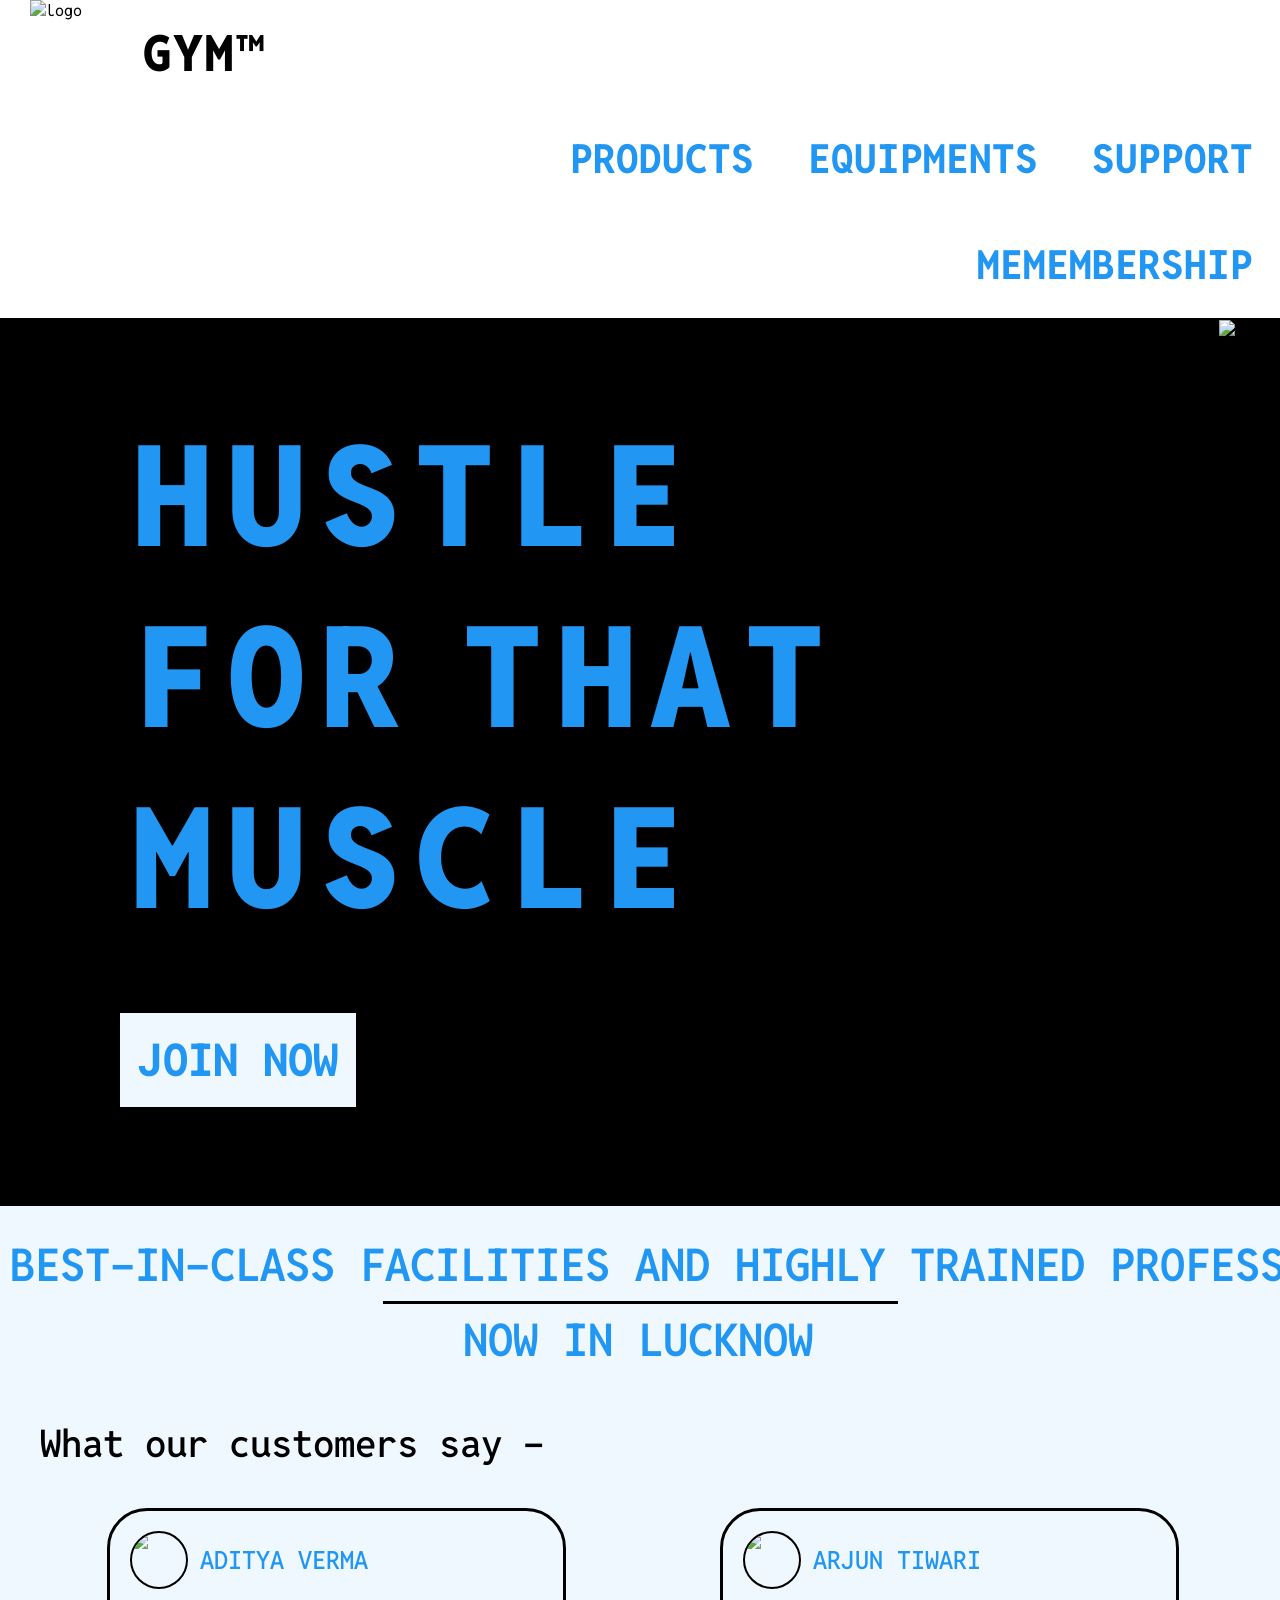
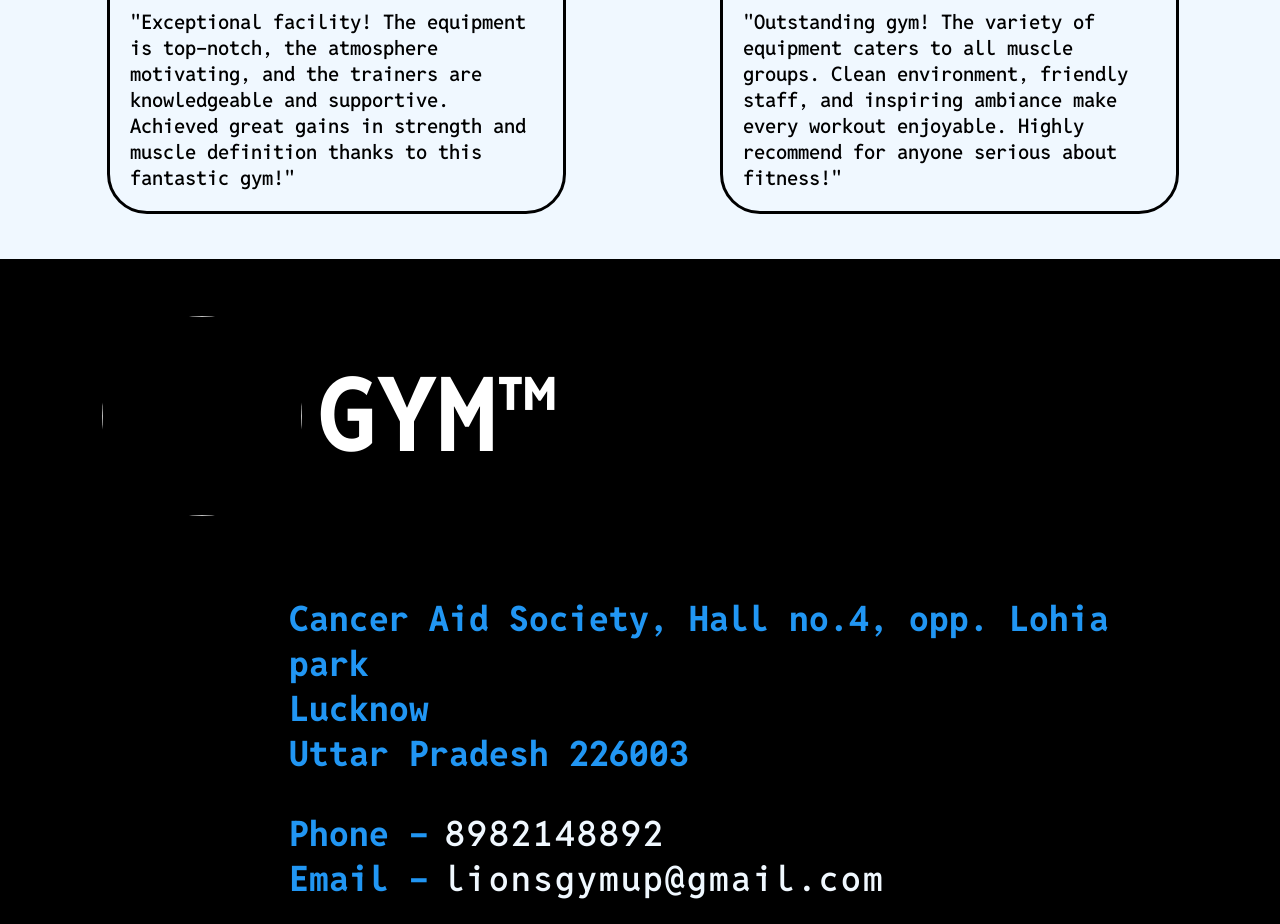
==== index.html @ 7581ce87 "Add files via upload" ====
<!DOCTYPE html>
<html lang="en">

<head>
    <meta charset="UTF-8">
    <meta name="viewport" content="width=device-width, initial-scale=1.0">
    <title>GYMWEB</title>
    <link rel="preconnect" href="https://fonts.googleapis.com">
    <link rel="preconnect" href="https://fonts.gstatic.com" crossorigin>
    <link href="https://fonts.googleapis.com/css2?family=Reddit+Mono:wght@200..900&display=swap" rel="stylesheet">
    <style>
        body {
            margin: 0px;
            padding: 0px;
            background-color: black;
            font-family: 'Reddit Mono';
        }

        header {
            position: sticky;
            top: 0px;
        }

        nav {
            overflow: auto;
            background-color: white;
            border-bottom: 2px solid black;
        }

        ul {
            margin: 0px;
            padding: 0px;
            overflow: auto;
            float: right;
            width: 1049px;
        }

        nav img {
            float: left;
            height: 105px;
            width: 105px;
            padding-left: 30px;
        }

        nav p {
            display: inline-block;
            margin: 21px;
            margin-left: 8px;
            font-size: 50px;
            font-weight: 780;
            letter-spacing: 3px;
            margin-right: 0px;
        }

        nav p:hover {
            transition: 0.5s;
            color: #2196f3;
            cursor: default;
        }

        li {
            list-style: none;
            margin: 0px;
            font-size: 40px;
        }

        nav a {
            float: right;
            font-weight: bold;
            text-decoration: none;
            color: #2196f3;
            padding: 27px;
        }

        nav a:hover {
            transition: 0.5s;
            color: white;
            background-color: #2196f3;
        }

        .main {
            overflow: auto;
        }

        .p1 {
            box-sizing: border-box;
            float: left;
            padding-left: 120px;
            padding-top: 85px;
            width: 940px;
            height: 886px;
            font-size: 0px;
        }

        .p1 p {
            color: #2196f3;
            font-size: 140px;
            margin: 0px;
            padding-left: 13px;
            letter-spacing: 15px;
            font-weight: 800;
            padding-right: 20px;

        }

        .join {
            font: 45px 'Reddit Mono';
            font-weight: bold;
            padding: 18px;
            color: #2196f3;
            background-color: aliceblue;
            text-decoration: none;
            display: inline-block;
            margin-top: 65px;
        }

        .join:hover {
            transition: 0.5s;
            background-color: #2196f3;
            color: black;
        }

        .main img {
            float: right;
        }

        .rev {
            background-color: aliceblue;
            overflow: auto;
            padding: 10px;
            padding-bottom: 25px;
            font-size: 0px;
        }

        .p2 {
            font-size: 45px;
            font-weight: 600;
            width: 1442.81px;
            margin: 20px auto;
            margin-bottom: 0px;
            color: #2196f3;
            padding-bottom: 7px;
        }

        .p3 {
            font-size: 45px;
            font-weight: 600;
            width: 355px;
            margin: 0px auto;
            border-top: 3px solid black;
            color: #2196f3;
            padding: 7px 80px;
        }

        .p4 {
            font-size: 38px;
            font-weight: 530;
            margin: 20px 30px;
            margin-top: 43px;
            display: inline-block;
        }

        .revbox {
            padding: 20px;
            width: 1839px;
            margin: 0px auto;
        }

        .rev1 {
            border: 3px solid black;
            border-radius: 40px;
            overflow: auto;
            padding: 20px;
            display: inline-block;
            width: 413px;
            margin: 0px 77px;
        }

        .revbox img {
            border: 2px solid black;
            height: 54px;
            width: 54px;
            border-radius: 50%;
            float: left;
        }

        .name {
            font-size: 25px;
            margin: 13px;
            margin-left: 12px;
            color: #2196f3;
            font-weight: 500;
            float: left;
        }

        .cont {
            display: inline-block;
            margin-top: 20px;
            margin-bottom: 0px;
            font-size: 20px;
            font-weight: 530;
        }

        .fot {
            font-size: 0px;
            border: 1px solid black;
            overflow: auto;
            width: 489px;
            padding: 55px;
            padding-left: 100px;
            float: left;
        }

        .fot img {

            width: 200px;
            height: 200px;
            border-radius: 50%;
            border: 1px solid black;
            float: left;
        }

        .p5 {

            float: left;
            font-size: 103px;
            font-weight: 700;
            letter-spacing: 2px;
            padding: 32px;
            padding-left: 15px;
            margin: 0px;
            color: white;
        }

        .p5:hover {
            transition: 0.5s;
            color: #2196f3;
            cursor: default;
        }

        .det1 {
            float: right;
            width: 906px;

            font-size: 35px;
            font-weight: 700;
            color: #2196f3;
            padding: 0px 25px;
            overflow: auto;
            margin-bottom: 0px;
            margin-right: 60px;
            margin-top: 23px;
        }

        .det2 {
            float: right;
            width: 906px;

            font-size: 35px;
            font-weight: 700;
            color: #2196f3;
            padding: 0px 25px;
            overflow: auto;
            margin-top: 0px;
            margin-right: 60px;
            margin-bottom: 23px;
        }

        .det1 p {
            margin: 0px;
        }

        .det2 p {
            margin-bottom: 0px;
        }

        .p6 {
            float: left;
            padding-right: 16px;
        }

        .p7 {
            color: aliceblue;
            font-weight: 550;
            letter-spacing: 2px;
        }
    </style>
</head>

<body>
    <header class="navi">
        <nav>
            <img src="https://static.vecteezy.com/system/resources/previews/027/172/234/non_2x/lion-high-quality-logo-illustration-ideal-for-t-shirt-graphic-vector.jpg"
                alt="logo">
            <p>GYM&trade;</p>
            <ul>
                <li><a href="#support">SUPPORT</a></li>
                <li><a href="#equipments">EQUIPMENTS</a></li>
                <li><a href="#staff">PRODUCTS</a></li>
                <li><a href="#membership">MEMEMBERSHIP</a></li>
            </ul>
        </nav>
    </header>
    <div class="main">
        <div class="p1">
            <p style="width: 557px;">HUSTLE</p>
            <p style="display: inline-block;">FOR</p>
            <p style="display: inline-block; margin-left: 15px;">THAT</p>
            <p style="width: 557px;">MUSCLE</p>
            <a href="#signin" class="join">JOIN NOW</a>
        </div>
        <img src="https://lh3.googleusercontent.com/d/1-OLBLwUhHKrssXMa6MYsZzTuymGWK9LW" alt="image">
    </div>
    <div class="rev">
        <p class="p2">BEST-IN-CLASS FACILITIES AND HIGHLY TRAINED PROFESSIONALS</p>
        <p class="p3">NOW IN LUCKNOW</p>
        <p class="p4">What our customers say -</p>
        <div class="revbox">
            <div class="rev1">
                <img src="https://encrypted-tbn0.gstatic.com/images?q=tbn:ANd9GcTZMY08LXM8mXSsVQd2XJ-DACEyL-k40OnQiHdCm9B6rw&s"
                    alt="image1">
                <p class="name">ADITYA VERMA</p>
                <p class="cont">"Exceptional facility! The equipment is top-notch, the atmosphere motivating, and the
                    trainers are knowledgeable and supportive. Achieved great gains in strength and muscle definition
                    thanks to this fantastic gym!"</p>
            </div>
            <div class="rev1">
                <img src="https://encrypted-tbn0.gstatic.com/images?q=tbn:ANd9GcRumGctLdcWG3wrGIk_XfFiPI7bf19OqROwP161RrKiUQ&s"
                    alt="image1">
                <p class="name">ARJUN TIWARI</p>
                <p class="cont">"Outstanding gym! The variety of equipment caters to all muscle groups. Clean
                    environment, friendly staff, and inspiring ambiance make every workout enjoyable. Highly recommend
                    for anyone serious about fitness!"</p>
            </div>
            <div class="rev1">
                <img src="https://encrypted-tbn0.gstatic.com/images?q=tbn:ANd9GcQcWm5ge4bYHNplOn6_gAMXjzoZUFqcjayA8JlfJGO58w&s"
                    alt="image1">
                <p class="name">VIKRAM YADAV</p>
                <p class="cont">"Incredible experience! This gym embodies dedication and excellence. From the
                    well-maintained equipment to the expert guidance, it's a haven for fitness enthusiasts. I've seen
                    remarkable progress since joining. Definitely worth it!"</p>
            </div>
        </div>
    </div>
    <div style="overflow: auto;">
        <div class="fot">
            <img
                src="https://static.vecteezy.com/system/resources/previews/027/172/234/non_2x/lion-high-quality-logo-illustration-ideal-for-t-shirt-graphic-vector.jpg">
            <p class="p5">GYM&trade;</p>
        </div>
        <div class="det1">
            <p>Cancer Aid Society, Hall no.4, opp. Lohia park<br>Lucknow<br>Uttar Pradesh 226003</p>
        </div>
        <div class="det2">
            <p class="p6">Phone -<br>Email -</p>
            <p class="p7">8982148892<br>lionsgymup@gmail.com</p>
        </div>
    </div>
</body>

</html>
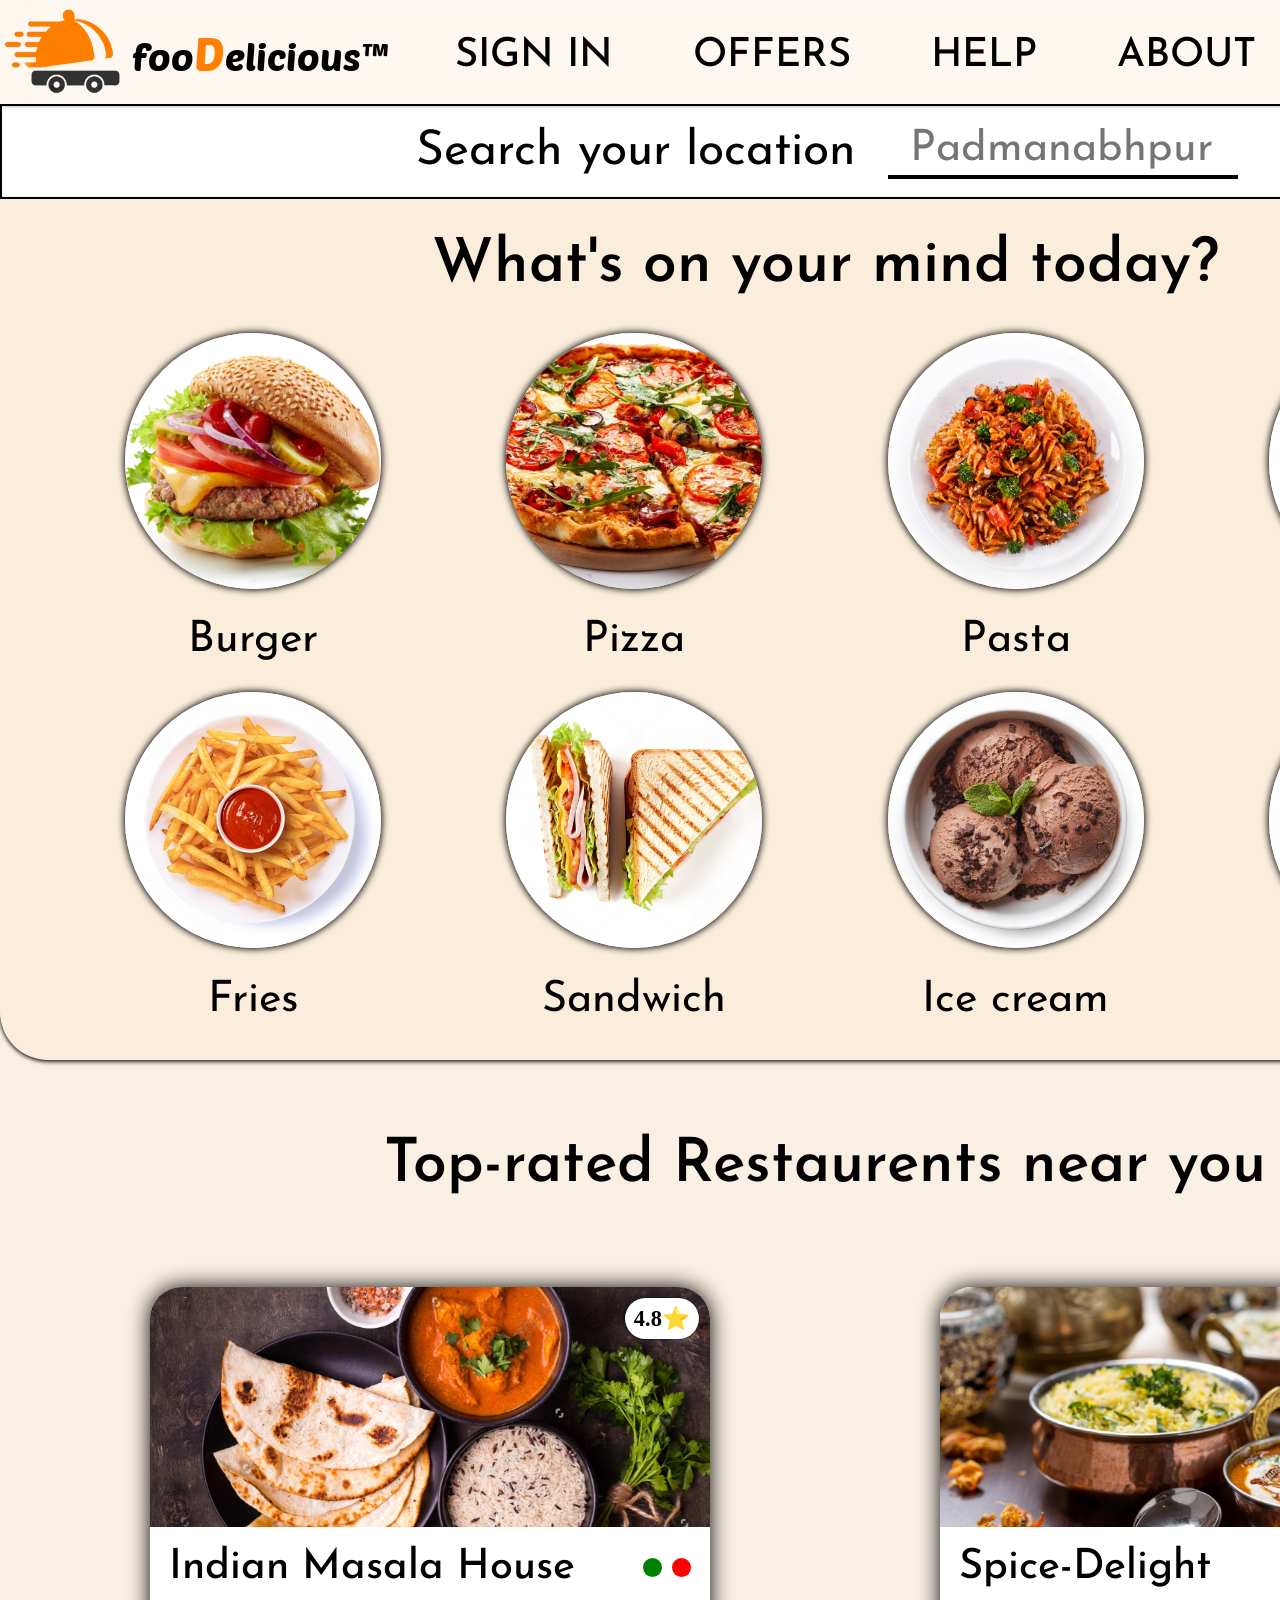
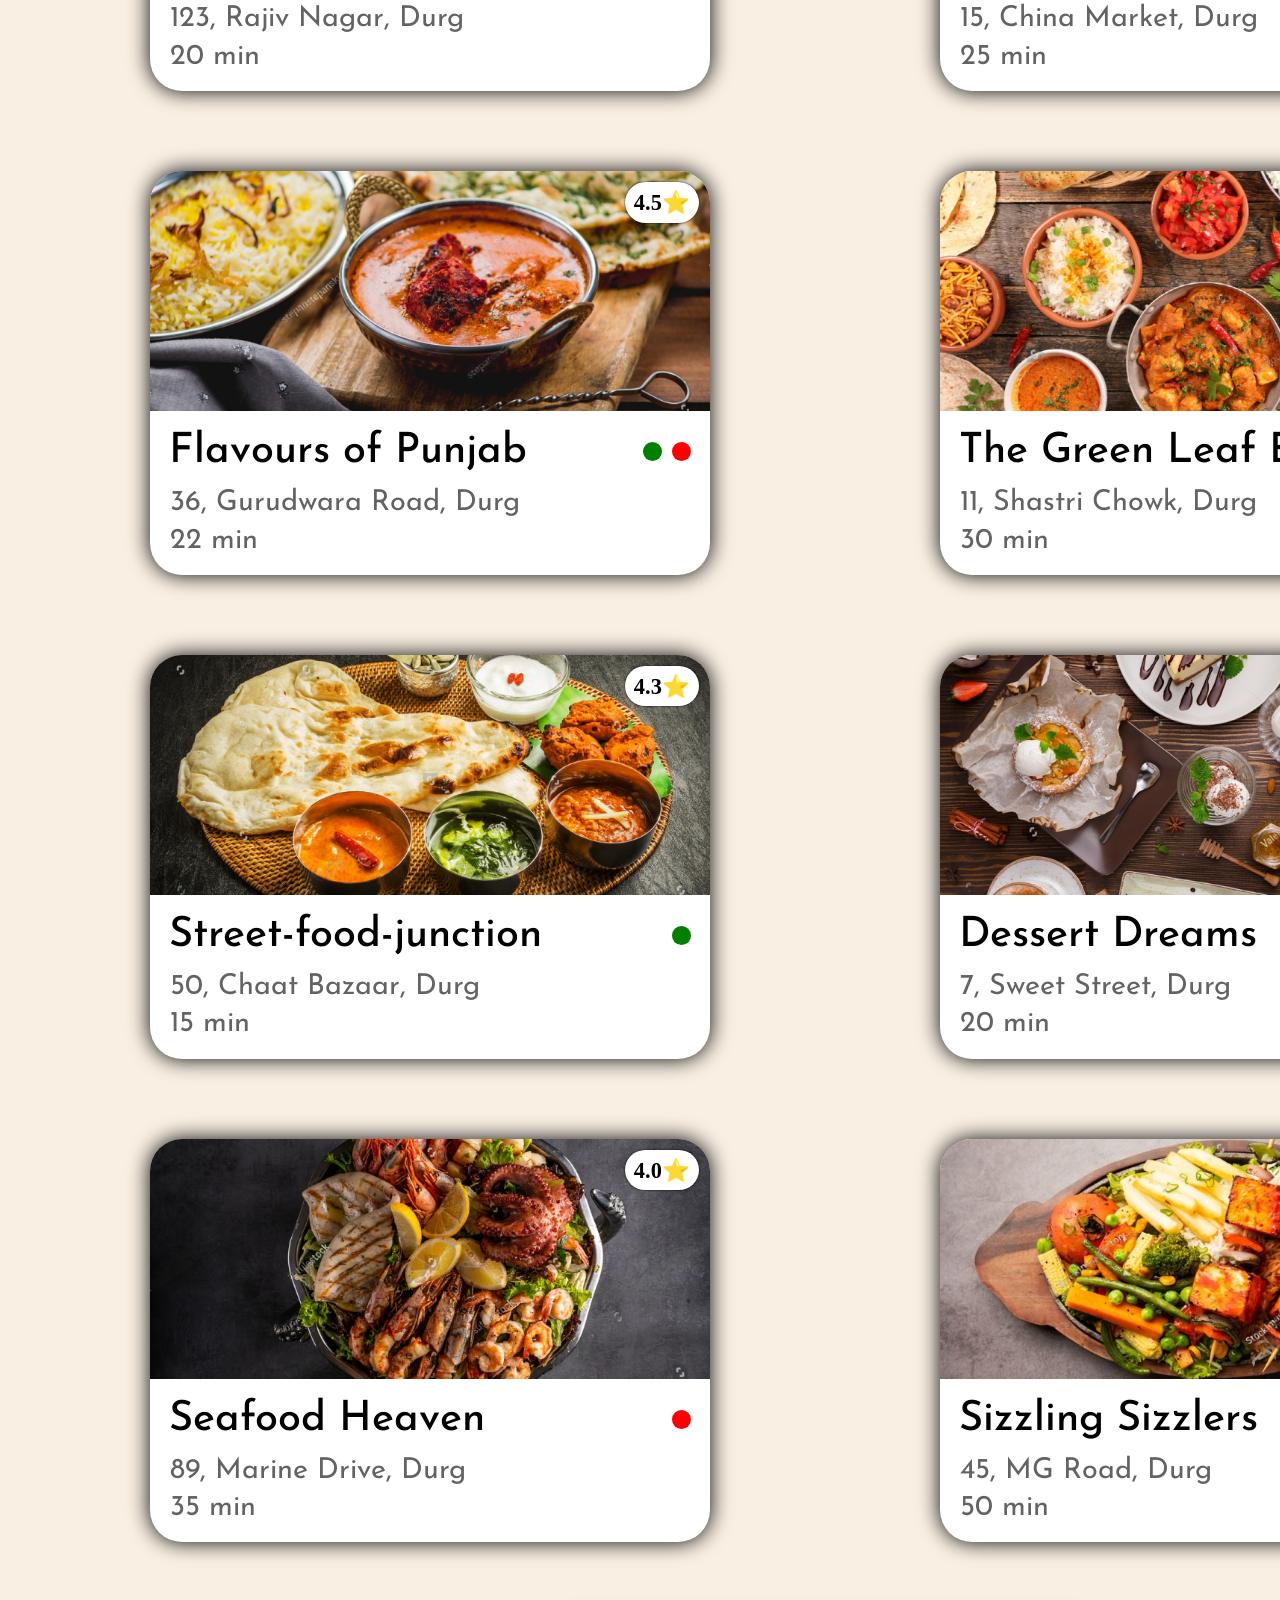
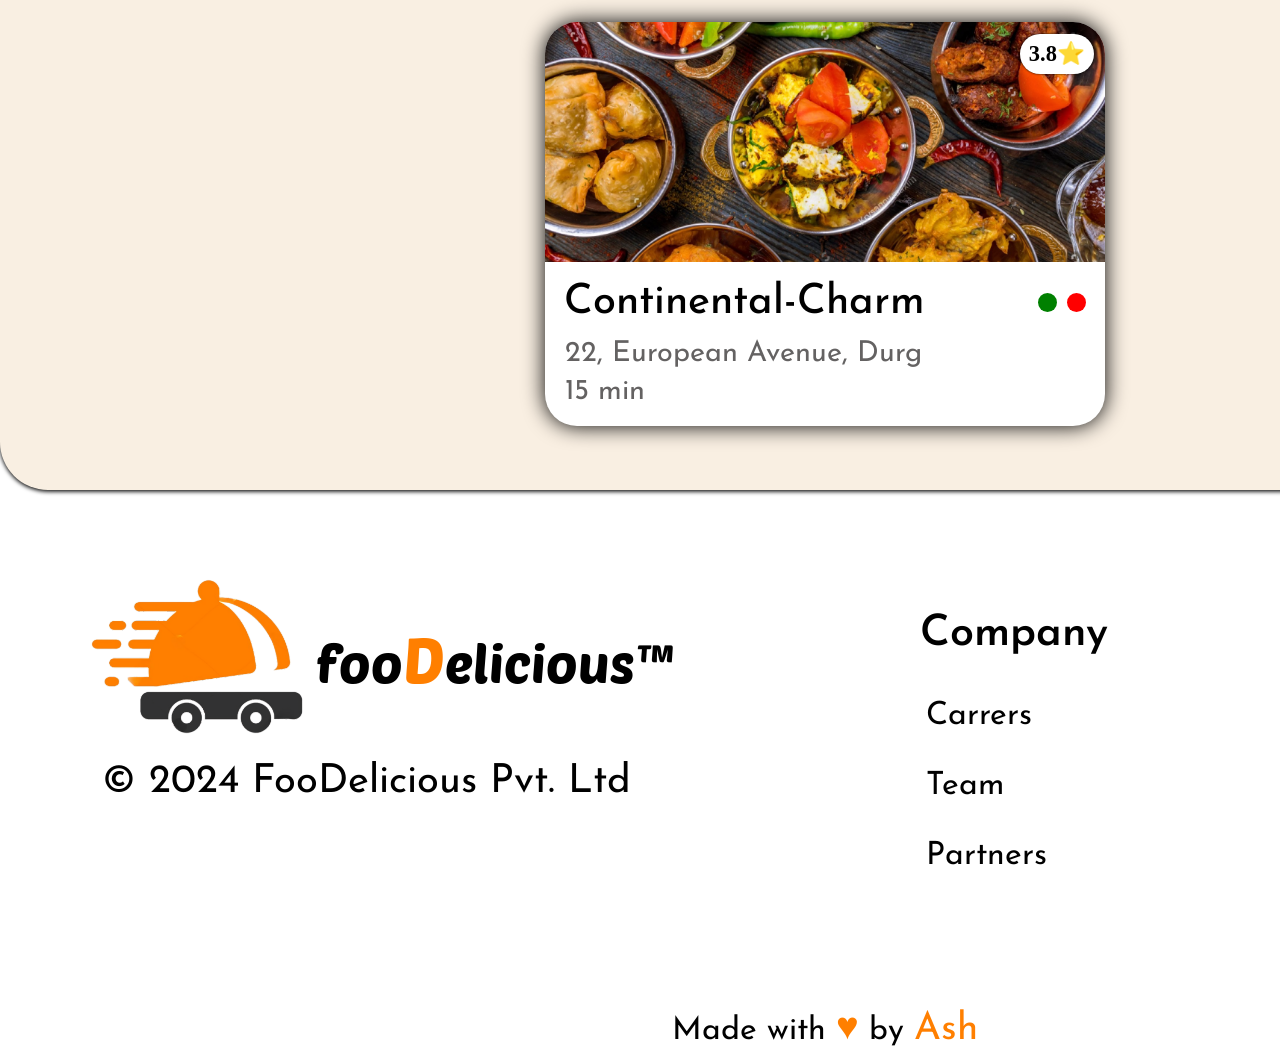
==== commit 06b5660e: "Add files via upload" ====
--- a/index.html
+++ b/index.html
@@ -4,358 +4,252 @@
 <head>
     <meta charset="UTF-8">
     <meta name="viewport" content="width=device-width, initial-scale=1.0">
-    <title>GYMWEB</title>
+    <title>fooDelivery</title>
     <link rel="preconnect" href="https://fonts.googleapis.com">
     <link rel="preconnect" href="https://fonts.gstatic.com" crossorigin>
-    <link href="https://fonts.googleapis.com/css2?family=Reddit+Mono:wght@200..900&display=swap" rel="stylesheet">
-    <style>
-        body {
-            margin: 0px;
-            padding: 0px;
-            background-color: black;
-            font-family: 'Reddit Mono';
-        }
-
-        header {
-            position: sticky;
-            top: 0px;
-        }
-
-        nav {
-            overflow: auto;
-            background-color: white;
-            border-bottom: 2px solid black;
-        }
-
-        ul {
-            margin: 0px;
-            padding: 0px;
-            overflow: auto;
-            float: right;
-            width: 1049px;
-        }
-
-        nav img {
-            float: left;
-            height: 105px;
-            width: 105px;
-            padding-left: 30px;
-        }
-
-        nav p {
-            display: inline-block;
-            margin: 21px;
-            margin-left: 8px;
-            font-size: 50px;
-            font-weight: 780;
-            letter-spacing: 3px;
-            margin-right: 0px;
-        }
-
-        nav p:hover {
-            transition: 0.5s;
-            color: #2196f3;
-            cursor: default;
-        }
-
-        li {
-            list-style: none;
-            margin: 0px;
-            font-size: 40px;
-        }
-
-        nav a {
-            float: right;
-            font-weight: bold;
-            text-decoration: none;
-            color: #2196f3;
-            padding: 27px;
-        }
-
-        nav a:hover {
-            transition: 0.5s;
-            color: white;
-            background-color: #2196f3;
-        }
-
-        .main {
-            overflow: auto;
-        }
-
-        .p1 {
-            box-sizing: border-box;
-            float: left;
-            padding-left: 120px;
-            padding-top: 85px;
-            width: 940px;
-            height: 886px;
-            font-size: 0px;
-        }
-
-        .p1 p {
-            color: #2196f3;
-            font-size: 140px;
-            margin: 0px;
-            padding-left: 13px;
-            letter-spacing: 15px;
-            font-weight: 800;
-            padding-right: 20px;
-
-        }
-
-        .join {
-            font: 45px 'Reddit Mono';
-            font-weight: bold;
-            padding: 18px;
-            color: #2196f3;
-            background-color: aliceblue;
-            text-decoration: none;
-            display: inline-block;
-            margin-top: 65px;
-        }
-
-        .join:hover {
-            transition: 0.5s;
-            background-color: #2196f3;
-            color: black;
-        }
-
-        .main img {
-            float: right;
-        }
-
-        .rev {
-            background-color: aliceblue;
-            overflow: auto;
-            padding: 10px;
-            padding-bottom: 25px;
-            font-size: 0px;
-        }
-
-        .p2 {
-            font-size: 45px;
-            font-weight: 600;
-            width: 1442.81px;
-            margin: 20px auto;
-            margin-bottom: 0px;
-            color: #2196f3;
-            padding-bottom: 7px;
-        }
-
-        .p3 {
-            font-size: 45px;
-            font-weight: 600;
-            width: 355px;
-            margin: 0px auto;
-            border-top: 3px solid black;
-            color: #2196f3;
-            padding: 7px 80px;
-        }
-
-        .p4 {
-            font-size: 38px;
-            font-weight: 530;
-            margin: 20px 30px;
-            margin-top: 43px;
-            display: inline-block;
-        }
-
-        .revbox {
-            padding: 20px;
-            width: 1839px;
-            margin: 0px auto;
-        }
-
-        .rev1 {
-            border: 3px solid black;
-            border-radius: 40px;
-            overflow: auto;
-            padding: 20px;
-            display: inline-block;
-            width: 413px;
-            margin: 0px 77px;
-        }
-
-        .revbox img {
-            border: 2px solid black;
-            height: 54px;
-            width: 54px;
-            border-radius: 50%;
-            float: left;
-        }
-
-        .name {
-            font-size: 25px;
-            margin: 13px;
-            margin-left: 12px;
-            color: #2196f3;
-            font-weight: 500;
-            float: left;
-        }
-
-        .cont {
-            display: inline-block;
-            margin-top: 20px;
-            margin-bottom: 0px;
-            font-size: 20px;
-            font-weight: 530;
-        }
-
-        .fot {
-            font-size: 0px;
-            border: 1px solid black;
-            overflow: auto;
-            width: 489px;
-            padding: 55px;
-            padding-left: 100px;
-            float: left;
-        }
-
-        .fot img {
-
-            width: 200px;
-            height: 200px;
-            border-radius: 50%;
-            border: 1px solid black;
-            float: left;
-        }
-
-        .p5 {
-
-            float: left;
-            font-size: 103px;
-            font-weight: 700;
-            letter-spacing: 2px;
-            padding: 32px;
-            padding-left: 15px;
-            margin: 0px;
-            color: white;
-        }
-
-        .p5:hover {
-            transition: 0.5s;
-            color: #2196f3;
-            cursor: default;
-        }
-
-        .det1 {
-            float: right;
-            width: 906px;
-
-            font-size: 35px;
-            font-weight: 700;
-            color: #2196f3;
-            padding: 0px 25px;
-            overflow: auto;
-            margin-bottom: 0px;
-            margin-right: 60px;
-            margin-top: 23px;
-        }
-
-        .det2 {
-            float: right;
-            width: 906px;
-
-            font-size: 35px;
-            font-weight: 700;
-            color: #2196f3;
-            padding: 0px 25px;
-            overflow: auto;
-            margin-top: 0px;
-            margin-right: 60px;
-            margin-bottom: 23px;
-        }
-
-        .det1 p {
-            margin: 0px;
-        }
-
-        .det2 p {
-            margin-bottom: 0px;
-        }
-
-        .p6 {
-            float: left;
-            padding-right: 16px;
-        }
-
-        .p7 {
-            color: aliceblue;
-            font-weight: 550;
-            letter-spacing: 2px;
-        }
-    </style>
+    <link href="https://fonts.googleapis.com/css2?family=Josefin+Sans:ital,wght@0,100..700;1,100..700&display=swap"
+        rel="stylesheet">
+    <link rel="preconnect" href="https://fonts.googleapis.com">
+    <link rel="preconnect" href="https://fonts.gstatic.com" crossorigin>
+    <link
+        href="https://fonts.googleapis.com/css2?family=Josefin+Sans:ital,wght@0,100..700;1,100..700&family=Poetsen+One&display=swap"
+        rel="stylesheet">
+    <link rel="stylesheet" href="https://cdnjs.cloudflare.com/ajax/libs/font-awesome/4.7.0/css/font-awesome.min.css">
+    <link rel="stylesheet"
+        href="https://fonts.googleapis.com/css2?family=Material+Symbols+Outlined:opsz,wght,FILL,GRAD@20..48,100..700,0..1,-50..200" />
+    <link rel="stylesheet" href="css.css">
 </head>
 
 <body>
-    <header class="navi">
+    <header>
         <nav>
-            <img src="https://static.vecteezy.com/system/resources/previews/027/172/234/non_2x/lion-high-quality-logo-illustration-ideal-for-t-shirt-graphic-vector.jpg"
-                alt="logo">
-            <p>GYM&trade;</p>
+            <a href="#home">
+                <div class="cont1">
+                    <img src="./assets/Logo.png" alt="Logo" class="logo">
+                    <div class="comp-name">foo<span>D</span>elicious&trade;</div>
+                </div>
+            </a>
             <ul>
-                <li><a href="#support">SUPPORT</a></li>
-                <li><a href="#equipments">EQUIPMENTS</a></li>
-                <li><a href="#staff">PRODUCTS</a></li>
-                <li><a href="#membership">MEMEMBERSHIP</a></li>
+                <li><a href="#signin" class="nav-links">SIGN IN</a></li>
+                <li><a href="#offers" class="nav-links">OFFERS</a></li>
+                <li><a href="#help" class="nav-links">HELP</a></li>
+                <li><a href="#about" class="nav-links">ABOUT</a></li>
             </ul>
+            <div class="cont2">
+                <a href="#search"><span class="material-symbols-outlined">
+                        search
+                    </span>
+                </a>
+                <a href="#shopping-cart">
+                    <i style="font-size:40px; padding: 8px; margin-left: -2em;" class="fa">&#xf07a;</i>
+                </a>
+            </div>
         </nav>
     </header>
-    <div class="main">
-        <div class="p1">
-            <p style="width: 557px;">HUSTLE</p>
-            <p style="display: inline-block;">FOR</p>
-            <p style="display: inline-block; margin-left: 15px;">THAT</p>
-            <p style="width: 557px;">MUSCLE</p>
-            <a href="#signin" class="join">JOIN NOW</a>
-        </div>
-        <img src="https://lh3.googleusercontent.com/d/1-OLBLwUhHKrssXMa6MYsZzTuymGWK9LW" alt="image">
+
+    <div class="location">
+        <p>Search your location</p>
+        <input type="text" placeholder="Padmanabhpur">
     </div>
-    <div class="rev">
-        <p class="p2">BEST-IN-CLASS FACILITIES AND HIGHLY TRAINED PROFESSIONALS</p>
-        <p class="p3">NOW IN LUCKNOW</p>
-        <p class="p4">What our customers say -</p>
-        <div class="revbox">
-            <div class="rev1">
-                <img src="https://encrypted-tbn0.gstatic.com/images?q=tbn:ANd9GcTZMY08LXM8mXSsVQd2XJ-DACEyL-k40OnQiHdCm9B6rw&s"
-                    alt="image1">
-                <p class="name">ADITYA VERMA</p>
-                <p class="cont">"Exceptional facility! The equipment is top-notch, the atmosphere motivating, and the
-                    trainers are knowledgeable and supportive. Achieved great gains in strength and muscle definition
-                    thanks to this fantastic gym!"</p>
-            </div>
-            <div class="rev1">
-                <img src="https://encrypted-tbn0.gstatic.com/images?q=tbn:ANd9GcRumGctLdcWG3wrGIk_XfFiPI7bf19OqROwP161RrKiUQ&s"
-                    alt="image1">
-                <p class="name">ARJUN TIWARI</p>
-                <p class="cont">"Outstanding gym! The variety of equipment caters to all muscle groups. Clean
-                    environment, friendly staff, and inspiring ambiance make every workout enjoyable. Highly recommend
-                    for anyone serious about fitness!"</p>
-            </div>
-            <div class="rev1">
-                <img src="https://encrypted-tbn0.gstatic.com/images?q=tbn:ANd9GcQcWm5ge4bYHNplOn6_gAMXjzoZUFqcjayA8JlfJGO58w&s"
-                    alt="image1">
-                <p class="name">VIKRAM YADAV</p>
-                <p class="cont">"Incredible experience! This gym embodies dedication and excellence. From the
-                    well-maintained equipment to the expert guidance, it's a haven for fitness enthusiasts. I've seen
-                    remarkable progress since joining. Definitely worth it!"</p>
+
+    <div class="suggestion">
+        <p>What's on your mind today?</p>
+        <div class="suggestion-list">
+            <div class="item">
+                <img src="./assets/burger.jpeg" alt="burger">
+                <p>Burger</p>
+            </div>
+            <div class="item">
+                <img src="./assets/pizza.jpeg" alt="pizza">
+                <p>Pizza</p>
+            </div>
+            <div class="item">
+                <img src="./assets/pasta.png" alt="pasta">
+                <p>Pasta</p>
+            </div>
+            <div class="item">
+                <img src="./assets/noodles.png" alt="noodles">
+                <p>Noodles</p>
+            </div>
+        </div>
+        <div class="suggestion-list">
+            <div class="item">
+                <img src="./assets/fries.png" alt="fries">
+                <p>Fries</p>
+            </div>
+            <div class="item">
+                <img src="./assets/sandwich.png" alt="sandwich">
+                <p>Sandwich</p>
+            </div>
+            <div class="item">
+                <img src="./assets/ice-cream.png" alt="ice-cream">
+                <p>Ice cream</p>
+            </div>
+            <div class="item">
+                <img src="./assets/milkshake.png" alt="milkshake">
+                <p>Milkshake</p>
             </div>
         </div>
     </div>
-    <div style="overflow: auto;">
-        <div class="fot">
-            <img
-                src="https://static.vecteezy.com/system/resources/previews/027/172/234/non_2x/lion-high-quality-logo-illustration-ideal-for-t-shirt-graphic-vector.jpg">
-            <p class="p5">GYM&trade;</p>
-        </div>
-        <div class="det1">
-            <p>Cancer Aid Society, Hall no.4, opp. Lohia park<br>Lucknow<br>Uttar Pradesh 226003</p>
-        </div>
-        <div class="det2">
-            <p class="p6">Phone -<br>Email -</p>
-            <p class="p7">8982148892<br>lionsgymup@gmail.com</p>
+
+
+    <div class="restaurent">
+        <p>Top-rated Restaurents near you</p>
+        <div class="tiles">
+
+            <div class="resto">
+                <img src="./assets/Indian-masala-House.png" alt="Indian-masala-House">
+                <div>
+                    <p>Indian Masala House</p>
+                    <div>
+                        <div class="veg"></div>
+                        <div class="non-veg"></div>
+                    </div>
+                </div>
+                <p class="address">123, Rajiv Nagar, Durg</p>
+                <p class="dl">20 min</p>
+                <div id="rating">4.8⭐</div>
+            </div>
+
+            <div class="resto">
+                <img src="./assets/Spice-Delight.png" alt="Spice-Delight">
+                <div>
+                    <p>Spice-Delight</p>
+                    <div>
+                        <div class="veg"></div>
+                    </div>
+                </div>
+                <p class="address">15, China Market, Durg</p>
+                <p class="dl">25 min</p>
+                <div id="rating">4.5⭐</div>
+            </div>
+
+            <div class="resto">
+                <img src="./assets/Flavours-of-Punjab.png" alt="Flavours-of-Punjab">
+                <div>
+                    <p>Flavours of Punjab</p>
+                    <div>
+                        <div class="veg"></div>
+                        <div class="non-veg"></div>
+                    </div>
+                </div>
+                <p class="address">36, Gurudwara Road, Durg</p>
+                <p class="dl">22 min</p>
+                <div id="rating">4.5⭐</div>
+            </div>
+
+            <div class="resto">
+                <img src="./assets/The-Green-Leaf-Bistro.png" alt="The-Green-Leaf-Bistro">
+                <div>
+                    <p>The Green Leaf Bistro</p>
+                    <div>
+                        <div class="veg"></div>
+                    </div>
+                </div>
+                <p class="address">11, Shastri Chowk, Durg</p>
+                <p class="dl">30 min</p>
+                <div id="rating">4.3⭐</div>
+            </div>
+
+            <div class="resto">
+                <img src="./assets/Street-food-junction.png" alt="Street-food-junction">
+                <div>
+                    <p>Street-food-junction</p>
+                    <div>
+                        <div class="veg"></div>
+                    </div>
+                </div>
+                <p class="address">50, Chaat Bazaar, Durg</p>
+                <p class="dl">15 min</p>
+                <div id="rating">4.3⭐</div>
+            </div>
+
+            <div class="resto">
+                <img src="./assets/Dessert-Dreams.png" alt="Dessert-Dreams">
+                <div>
+                    <p>Dessert Dreams</p>
+                    <div>
+                        <div class="veg"></div>
+                    </div>
+                </div>
+                <p class="address">7, Sweet Street, Durg</p>
+                <p class="dl">20 min</p>
+                <div id="rating">4.2⭐</div>
+            </div>
+
+            <div class="resto">
+                <img src="./assets/Seafood-Heaven.png" alt="Seafood-Heaven">
+                <div>
+                    <p>Seafood Heaven</p>
+                    <div>
+                        <div class="non-veg"></div>
+                    </div>
+                </div>
+                <p class="address">89, Marine Drive, Durg</p>
+                <p class="dl">35 min</p>
+                <div id="rating">4.0⭐</div>
+            </div>
+
+            <div class="resto">
+                <img src="./assets/Sizzling-Sizzlers.png" alt="Sizzling-Sizzlers">
+                <div>
+                    <p>Sizzling Sizzlers</p>
+                    <div>
+                        <div class="veg"></div>
+                        <div class="non-veg"></div>
+                    </div>
+                </div>
+                <p class="address">45, MG Road, Durg</p>
+                <p class="dl">50 min</p>
+                <div id="rating">3.9⭐</div>
+            </div>
+
+            <div class="resto">
+                <img src="./assets/Continental-Charm.png" alt="Continental-Charm">
+                <div>
+                    <p>Continental-Charm</p>
+                    <div>
+                        <div class="veg"></div>
+                        <div class="non-veg"></div>
+                    </div>
+                </div>
+                <p class="address">22, European Avenue, Durg</p>
+                <p class="dl">15 min</p>
+                <div id="rating">3.8⭐</div>
+            </div>
+
         </div>
     </div>
+
+    <footer>
+        <div class="comp-logo">
+            <div class="cont1">
+                <img src="./assets/Logo.png" alt="Logo" class="logo">
+                <div class="comp-name">foo<span>D</span>elicious&trade;</div>
+            </div>
+            <p class="legal">&#169; 2024 FooDelicious Pvt. Ltd</p>
+        </div>
+        <div class="info">
+            <div>
+                <h3>Company</h3>
+                <ul>
+                    <li><a href="#Carrers">Carrers</a></li>
+                    <li><a href="#Team">Team</a></li>
+                    <li><a href="#Partners">Partners</a></li>
+                </ul>
+            </div>
+            <div>
+                <h3>We deliver to:</h3>
+                <ul>
+                    <li><a href="#Chhattisgarh">Chhattisgarh</a></li>
+                    <li><a href="#MadhyaPradesh">Madhya Pradesh</a></li>
+                    <li><a href="#Odisha">Odisha</a></li>
+                    <li><a href="#Jharkhand">Jharkhand</a></li>
+                </ul>
+            </div>
+        </div>
+    </footer>
+    <div class="credit">Made with <span>&#9829;</span> by <span>Ash</span></div>
 </body>
 
 </html>
--- a/css.css
+++ b/css.css
@@ -0,0 +1,402 @@
+body {
+  margin: 0px;
+  width: 100%;
+  background-color: rgba(250, 235, 215, 0.374);
+  font-family: "Josefin Sans";
+}
+
+header {
+  width: 100%;
+  min-width: 1650px;
+  position: sticky;
+  top: 0;
+  backdrop-filter: blur(40px);
+  z-index: 5;
+}
+
+nav {
+  display: flex;
+  justify-content: space-between;
+  align-items: center;
+  padding: 4px;
+  min-width: fit-content;
+
+  box-shadow: 0 0 5px black;
+}
+
+.cont1 {
+  display: flex;
+  align-items: center;
+  gap: 0.7em;
+  width: fit-content;
+  margin-right: 4em;
+}
+
+.logo {
+  height: 6em;
+}
+
+.comp-name {
+  font: 2.4em "Poetsen One";
+}
+
+.comp-name > span {
+  font-size: 1.2em;
+  color: #ff7f00;
+}
+
+nav > ul {
+  display: flex;
+  justify-content: center;
+  align-items: center;
+  gap: 2em;
+  padding: 0px;
+  margin: 0px;
+  list-style: none;
+  font-size: 2.5em;
+
+  min-width: max-content;
+}
+
+nav li {
+  padding-top: 0.2em;
+  font-weight: 500;
+}
+
+nav li:hover {
+  animation: zoom-out 0.3s ease 0s 1 normal forwards;
+}
+
+nav > ul > li > a:hover {
+  transition: 0.2s;
+  color: #ff7f00;
+}
+
+.cont2 {
+  display: flex;
+  width: 387.179px;
+  height: 60px;
+
+  justify-content: space-around;
+  align-items: flex-start;
+}
+
+i {
+  animation: zoom-in 0.3s ease 0s 1 normal forwards;
+}
+
+i:hover {
+  transition: 0.3s;
+  color: #ff7f00;
+
+  animation: zoom-out 0.3s ease 0s 1 normal forwards;
+}
+
+a {
+  color: black;
+  text-decoration: none;
+}
+
+span:hover {
+  transition: 0.2s;
+  color: black;
+}
+
+.material-symbols-outlined {
+  font-size: 50px;
+  padding: 5px;
+  font-weight: 800;
+  animation: zoom-in 0.3s ease 0s 1 normal forwards;
+}
+
+.material-symbols-outlined:hover {
+  transition: 0.3s;
+  color: #ff7f00;
+
+  animation: zoom-out 0.3s ease 0s 1 normal forwards;
+}
+
+.location {
+  display: flex;
+  gap: 2em;
+  justify-content: center;
+  align-items: center;
+  background-color: white;
+  padding: 1.1em 0;
+  border: 2px solid black;
+  min-width: 1650px;
+}
+
+.location > p {
+  margin: 0;
+  font-size: 3em;
+}
+
+.location > input {
+  width: 7.1em;
+  height: 1.2em;
+  font: 2.7em "Josefin Sans";
+  padding: 0 0.5em;
+  border: 0px;
+  border-bottom: 4px solid black;
+}
+
+.suggestion {
+  background-color: rgb(251, 237, 219);
+  padding-bottom: 0.5em;
+  border-bottom-left-radius: 3em;
+  border-bottom-right-radius: 3em;
+  box-shadow: 0 1.5px 4px black;
+  position: relative;
+  z-index: 4;
+  min-width: 1650px;
+}
+
+.suggestion > p {
+  text-align: center;
+  font-size: 3.8em;
+  font-weight: 580;
+  margin-top: 0;
+  padding-top: 0.6em;
+  margin-bottom: 0.6em;
+  min-width: max-content;
+}
+
+.suggestion-list {
+  min-width: fit-content;
+  display: flex;
+  justify-content: space-evenly;
+}
+
+.item {
+  display: flex;
+  flex-direction: column;
+  justify-content: center;
+  align-items: center;
+}
+
+.item img {
+  width: 16em;
+  height: 16em;
+  box-shadow: 0 0 7px 1px black;
+  border-radius: 50%;
+  object-fit: cover;
+
+  animation: zoom-in 0.3s ease 0s 1 normal forwards;
+}
+
+@keyframes zoom-in {
+  from {
+    transform: scale(1.2);
+  }
+
+  to {
+    transform: scale(1);
+  }
+}
+
+.item img:hover {
+  animation: zoom-out 0.3s ease 0s 1 normal forwards;
+  box-shadow: 0 0 15px black;
+}
+
+@keyframes zoom-out {
+  from {
+    transform: scale(1);
+  }
+
+  to {
+    transform: scale(1.2);
+  }
+}
+
+.item > p {
+  font-size: 2.7em;
+  margin: 0.7em;
+  cursor: default;
+}
+
+.veg {
+  background-color: green;
+  height: 1.2em;
+  width: 1.2em;
+  border-radius: 50%;
+}
+
+.non-veg {
+  background-color: red;
+  height: 1.2em;
+  width: 1.2em;
+  border-radius: 50%;
+}
+
+.restaurent {
+  z-index: 2;
+  background-color: rgb(249, 239, 226);
+  padding-top: 2em;
+  padding-bottom: 4em;
+  position: relative;
+  top: -3em;
+  border-bottom-left-radius: 3em;
+  border-bottom-right-radius: 3em;
+  box-shadow: 0 1.5px 4px black;
+  min-width: 1650px;
+}
+
+.restaurent > p {
+  font-size: 3.8em;
+  font-weight: 580;
+  text-align: center;
+  margin: 1.5em 0;
+}
+
+.tiles {
+  display: flex;
+  justify-content: space-evenly;
+  align-items: center;
+  flex-wrap: wrap;
+  gap: 5em;
+}
+
+.resto {
+  border-radius: 2em;
+  width: max-content;
+  min-width: fit-content;
+  height: fit-content;
+  overflow: auto;
+  background-color: white;
+  box-shadow: 0 0 1.3em black;
+  position: relative;
+
+  animation: zoom-in 0.3s ease 0s 1 normal forwards;
+}
+
+.resto:hover {
+  animation: zoom-out 0.3s ease 0s 1 normal forwards;
+  box-shadow: 0 0 2.3em black;
+}
+
+.resto img {
+  width: 35em;
+  height: 15em;
+  object-fit: cover;
+}
+
+.resto > div {
+  display: flex;
+  justify-content: space-between;
+  align-items: center;
+  margin: 1em 1.2em;
+}
+
+.resto > div > p {
+  font-size: 2.6em;
+  margin: 0;
+  font-weight: 500;
+}
+
+.resto > div > div {
+  display: flex;
+  width: fit-content;
+  gap: 0.6em;
+}
+
+.address {
+  font-size: 1.8em;
+  margin: 0 0.7em;
+  color: rgb(100, 98, 98);
+}
+
+.dl {
+  font-size: 1.8em;
+  margin: 0.3em 0.7em;
+  margin-bottom: 0.7em;
+  color: rgb(100, 98, 98);
+}
+
+#rating {
+  font: 1.4em "Segoe UI";
+  font-weight: 600;
+  background-color: white;
+  border-radius: 2em;
+  box-shadow: 0 0 0.1em black;
+  padding: 0.3em 0.4em;
+  margin: 0;
+  width: fit-content;
+  position: absolute;
+  top: 0.5em;
+  right: 0.5em;
+}
+
+footer {
+  height: fit-content;
+  display: flex;
+  justify-content: space-around;
+  padding: 8em 0em;
+  padding-bottom: 5em;
+  position: relative;
+  top: -6em;
+  background-color: white;
+  min-width: 1650px;
+}
+
+footer .logo {
+  height: 11em;
+}
+
+footer .comp-name {
+  font-size: 3.3em;
+}
+
+.legal {
+  font-size: 2.5em;
+  margin: 0.4em 0;
+  padding-left: 0.3em;
+}
+
+.info {
+  width: 40em;
+  display: flex;
+  justify-content: space-between;
+}
+
+footer h3 {
+  font-size: 2.7em;
+  font-weight: 600;
+}
+
+footer ul {
+  padding: 0px;
+  list-style: none;
+  margin: 0;
+}
+
+footer li {
+  font-size: 2em;
+  margin: 1.2em 0.2em;
+
+  animation: zoom-in 0.3s ease 0s 1 normal forwards;
+}
+
+footer li:hover {
+  animation: zoom-out 0.3s ease 0s 1 normal forwards;
+}
+
+footer a:hover {
+  transition: 0.2s;
+  color: #ff7f00;
+}
+
+.credit {
+  position: relative;
+  margin-top: -4.8em;
+  text-align: center;
+  font-size: 2em;
+  z-index: 3;
+  min-width: 1650px;
+}
+
+.credit span {
+  font-size: 1.2em;
+  color: #ff7f00;
+}
